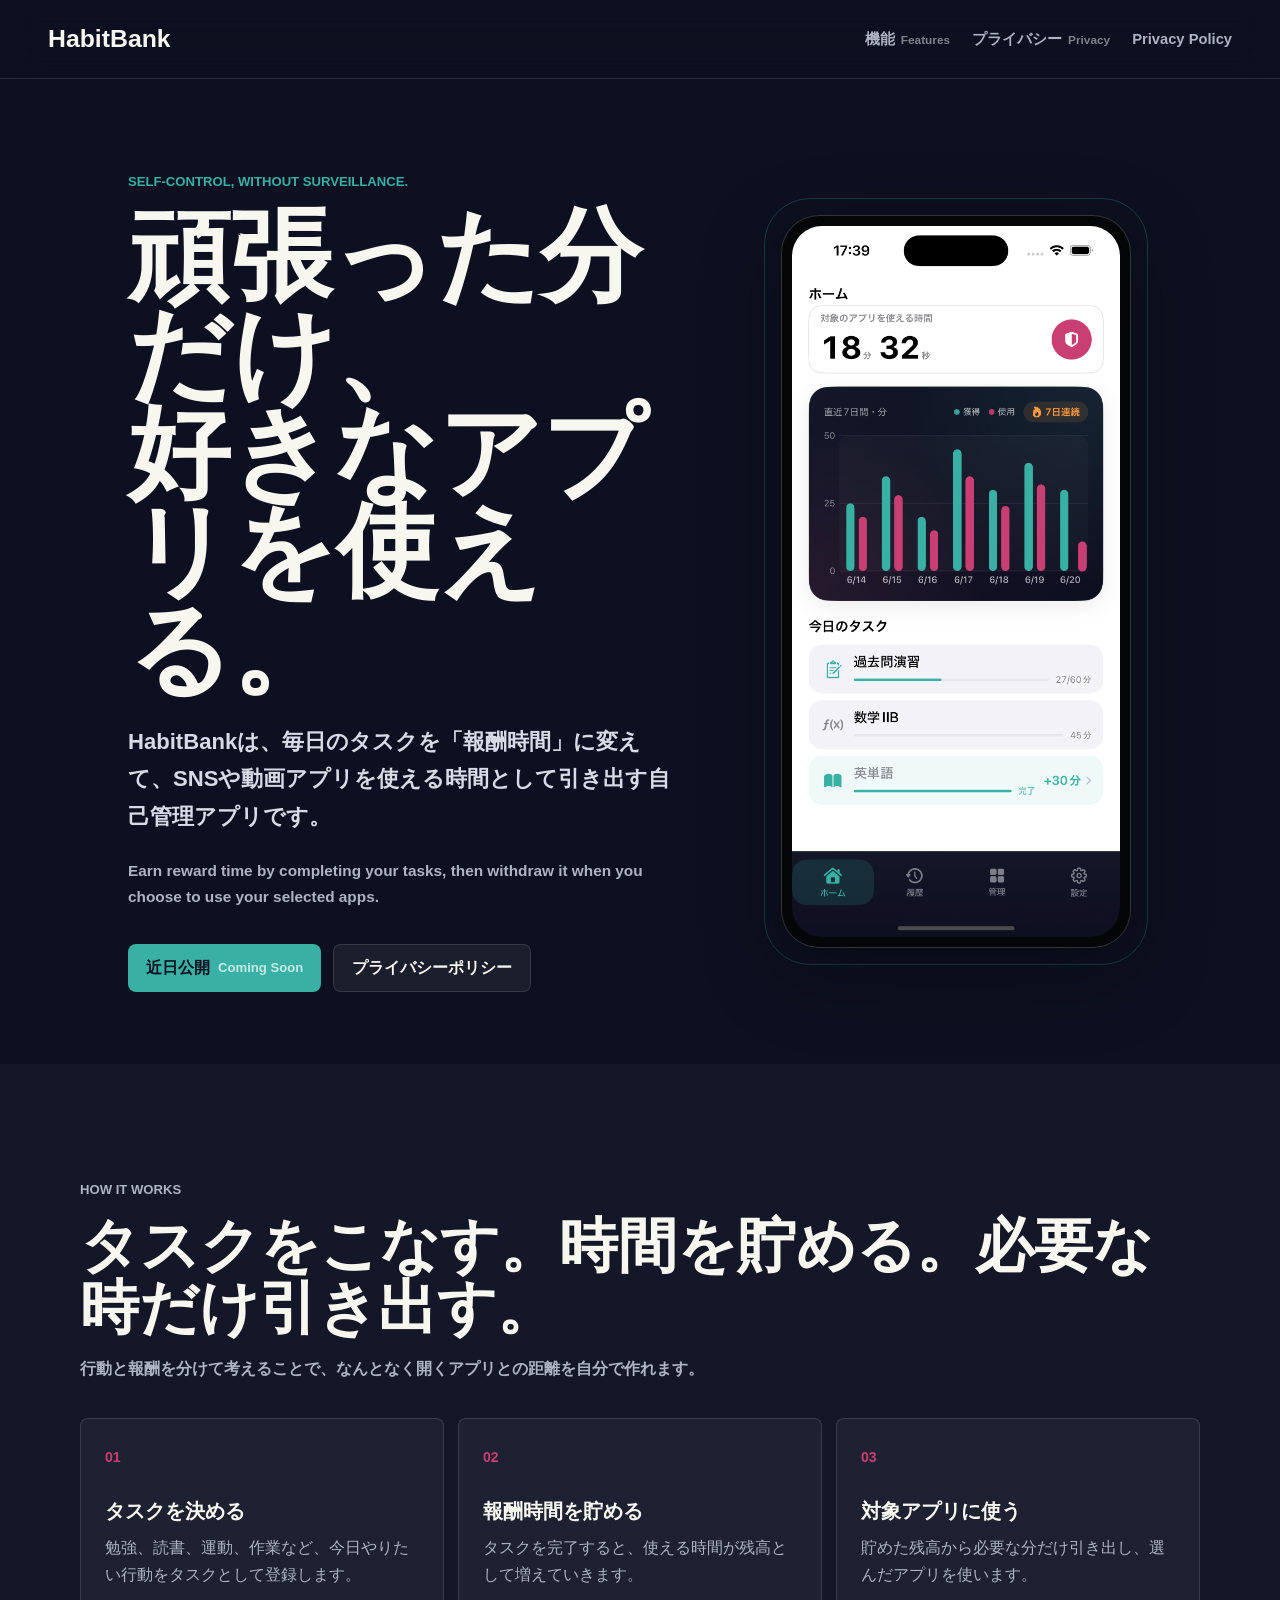
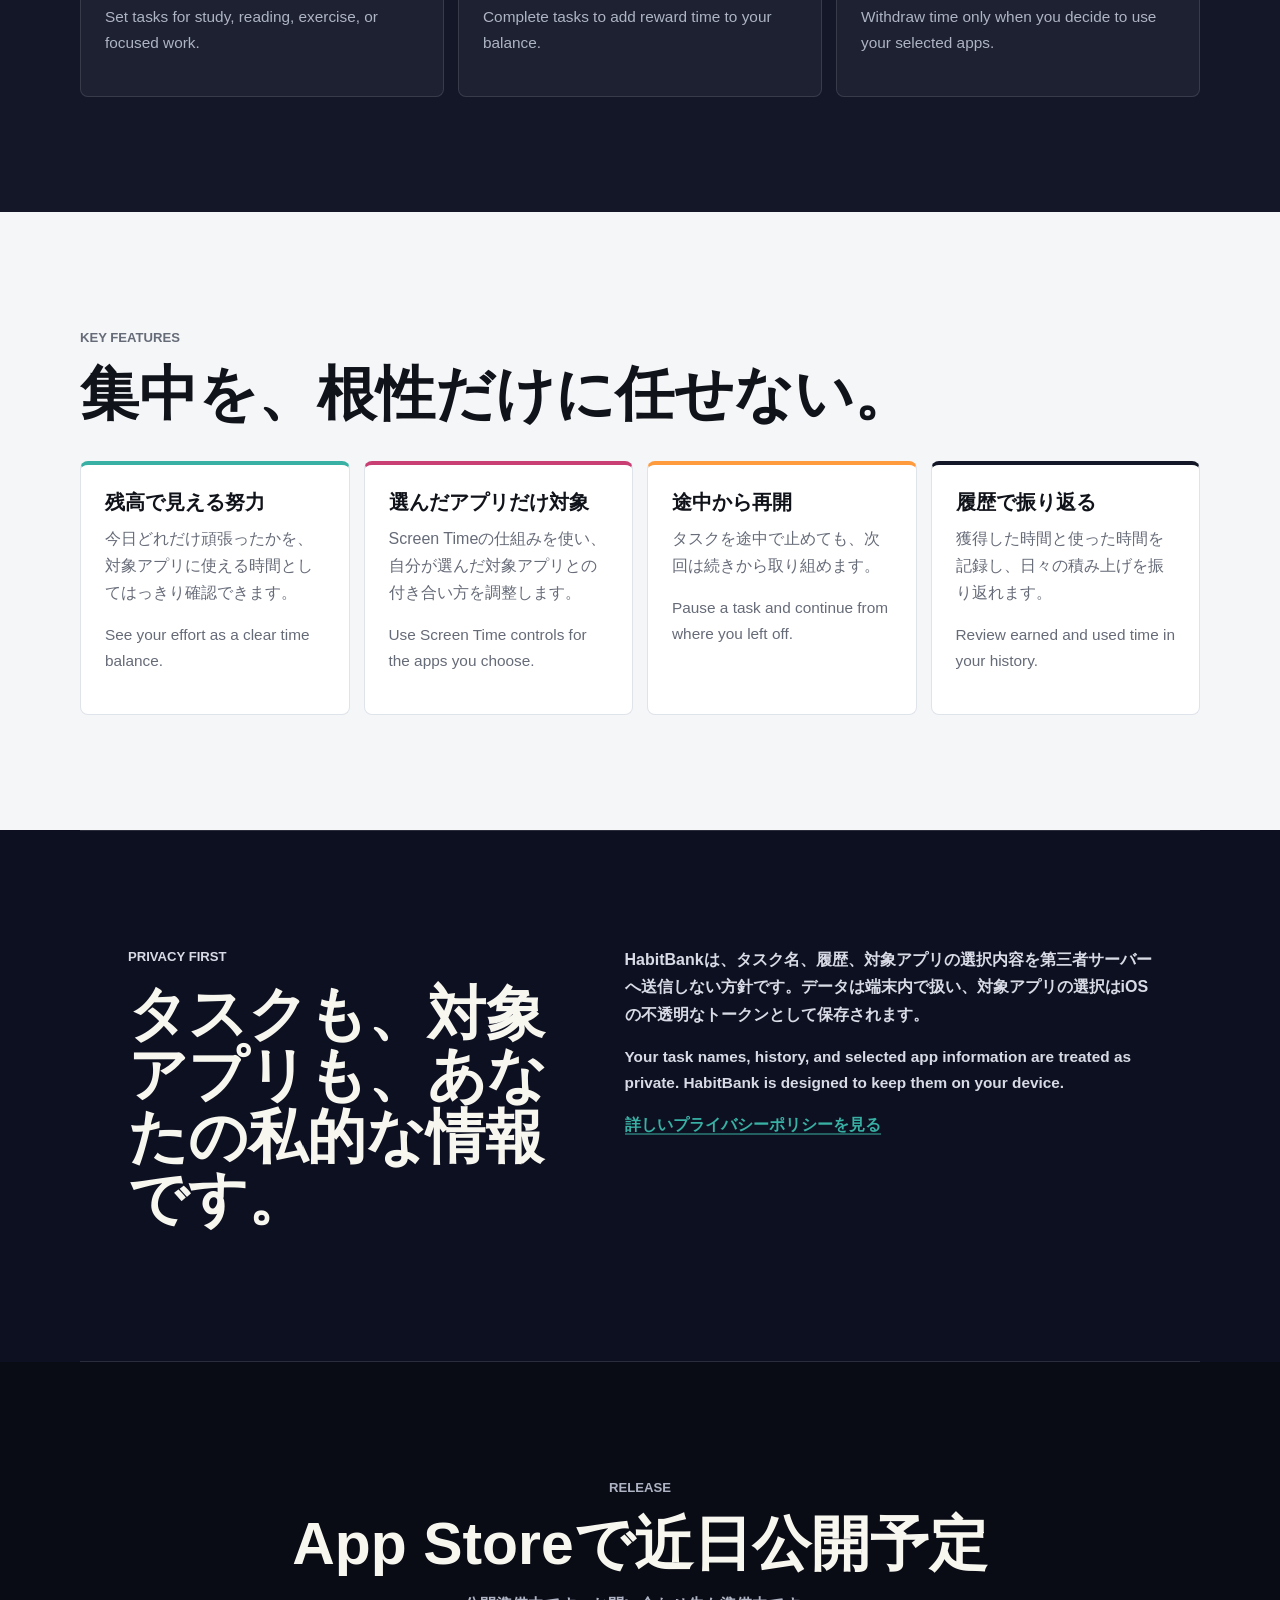
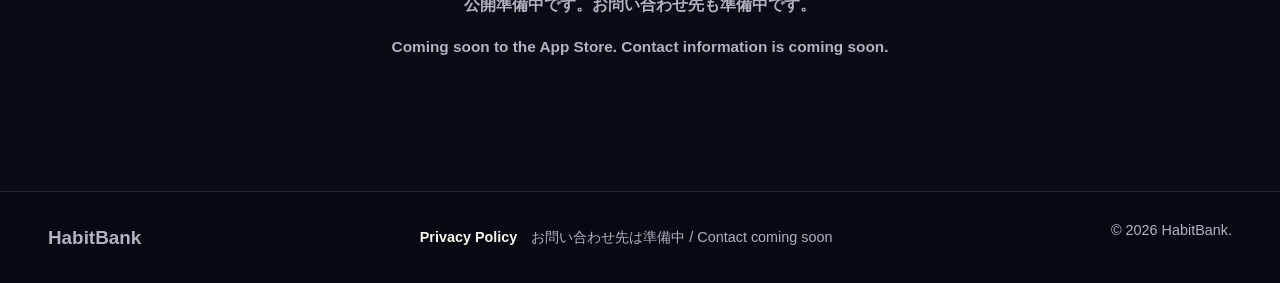
==== index.html @ 035b67bd "Add HabitBank landing page" ====
<!doctype html>
<html lang="ja">
<head>
  <meta charset="utf-8">
  <meta name="viewport" content="width=device-width, initial-scale=1">
  <title>HabitBank - 頑張った分だけ、好きなアプリを使える</title>
  <meta name="description" content="HabitBankは、毎日のタスクで報酬時間を貯め、対象アプリを使える時間として引き出す自己管理アプリです。">
  <meta name="theme-color" content="#0d1020">
  <meta property="og:title" content="HabitBank">
  <meta property="og:description" content="頑張った分だけ、好きなアプリを使える。">
  <meta property="og:type" content="website">
  <meta property="og:url" content="https://ksk-jp.github.io/habit-bank-landing-page/">
  <meta property="og:image" content="https://ksk-jp.github.io/habit-bank-landing-page/assets/icons/habitbank-icon.png">
  <meta name="twitter:card" content="summary">
  <link rel="canonical" href="https://ksk-jp.github.io/habit-bank-landing-page/">
  <link rel="icon" href="assets/icons/habitbank-icon.png">
  <link rel="stylesheet" href="styles.css">
</head>
<body>
  <header class="site-header" aria-label="サイトヘッダー">
    <a class="brand" href="index.html" aria-label="HabitBank ホーム">
      <span class="wordmark">HabitBank</span>
    </a>
    <nav class="site-nav" aria-label="メインナビゲーション">
      <a href="#features">機能 <span>Features</span></a>
      <a href="#privacy">プライバシー <span>Privacy</span></a>
      <a href="privacy.html">Privacy Policy</a>
    </nav>
  </header>

  <main>
    <section class="hero">
      <div class="hero-copy">
        <p class="eyebrow">Self-control, without surveillance.</p>
        <h1>頑張った分だけ、<br>好きなアプリを使える。</h1>
        <p class="hero-lead">
          HabitBankは、毎日のタスクを「報酬時間」に変えて、SNSや動画アプリを使える時間として引き出す自己管理アプリです。
        </p>
        <p class="hero-lead en">
          Earn reward time by completing your tasks, then withdraw it when you choose to use your selected apps.
        </p>
        <div class="hero-actions">
          <span class="button button-primary">近日公開 <span>Coming Soon</span></span>
          <a class="button button-secondary" href="privacy.html">プライバシーポリシー</a>
        </div>
      </div>
      <div class="hero-visual" aria-label="HabitBankのホーム画面">
        <div class="phone-frame">
          <img src="assets/screenshots/home-pro.png" alt="HabitBankのホーム画面。対象アプリを使える時間と今日のタスクが表示されています。">
        </div>
      </div>
    </section>

    <section class="section how" id="how">
      <div class="section-heading">
        <p class="eyebrow">How it works</p>
        <h2>タスクをこなす。時間を貯める。必要な時だけ引き出す。</h2>
        <p>行動と報酬を分けて考えることで、なんとなく開くアプリとの距離を自分で作れます。</p>
      </div>
      <div class="steps">
        <article>
          <span class="step-number">01</span>
          <h3>タスクを決める</h3>
          <p>勉強、読書、運動、作業など、今日やりたい行動をタスクとして登録します。</p>
          <p class="en">Set tasks for study, reading, exercise, or focused work.</p>
        </article>
        <article>
          <span class="step-number">02</span>
          <h3>報酬時間を貯める</h3>
          <p>タスクを完了すると、使える時間が残高として増えていきます。</p>
          <p class="en">Complete tasks to add reward time to your balance.</p>
        </article>
        <article>
          <span class="step-number">03</span>
          <h3>対象アプリに使う</h3>
          <p>貯めた残高から必要な分だけ引き出し、選んだアプリを使います。</p>
          <p class="en">Withdraw time only when you decide to use your selected apps.</p>
        </article>
      </div>
    </section>

    <section class="section feature-band" id="features">
      <div class="section-heading">
        <p class="eyebrow">Key Features</p>
        <h2>集中を、根性だけに任せない。</h2>
      </div>
      <div class="feature-grid">
        <article>
          <h3>残高で見える努力</h3>
          <p>今日どれだけ頑張ったかを、対象アプリに使える時間としてはっきり確認できます。</p>
          <p class="en">See your effort as a clear time balance.</p>
        </article>
        <article>
          <h3>選んだアプリだけ対象</h3>
          <p>Screen Timeの仕組みを使い、自分が選んだ対象アプリとの付き合い方を調整します。</p>
          <p class="en">Use Screen Time controls for the apps you choose.</p>
        </article>
        <article>
          <h3>途中から再開</h3>
          <p>タスクを途中で止めても、次回は続きから取り組めます。</p>
          <p class="en">Pause a task and continue from where you left off.</p>
        </article>
        <article>
          <h3>履歴で振り返る</h3>
          <p>獲得した時間と使った時間を記録し、日々の積み上げを振り返れます。</p>
          <p class="en">Review earned and used time in your history.</p>
        </article>
      </div>
    </section>

    <section class="section privacy-strip" id="privacy">
      <div>
        <p class="eyebrow">Privacy First</p>
        <h2>タスクも、対象アプリも、あなたの私的な情報です。</h2>
      </div>
      <div>
        <p>
          HabitBankは、タスク名、履歴、対象アプリの選択内容を第三者サーバーへ送信しない方針です。データは端末内で扱い、対象アプリの選択はiOSの不透明なトークンとして保存されます。
        </p>
        <p class="en">
          Your task names, history, and selected app information are treated as private. HabitBank is designed to keep them on your device.
        </p>
        <a class="text-link" href="privacy.html">詳しいプライバシーポリシーを見る</a>
      </div>
    </section>

    <section class="section coming-soon" id="coming-soon">
      <p class="eyebrow">Release</p>
      <h2>App Storeで近日公開予定</h2>
      <p>公開準備中です。お問い合わせ先も準備中です。</p>
      <p class="en">Coming soon to the App Store. Contact information is coming soon.</p>
    </section>
  </main>

  <footer class="site-footer">
    <a class="brand footer-brand" href="index.html" aria-label="HabitBank ホーム">
      <span class="wordmark">HabitBank</span>
    </a>
    <div class="footer-links">
      <a href="privacy.html">Privacy Policy</a>
      <span>お問い合わせ先は準備中 / Contact coming soon</span>
    </div>
    <p>&copy; 2026 HabitBank.</p>
  </footer>
</body>
</html>
---- styles.css ----
:root {
  --bg: #0d1020;
  --bg-2: #131728;
  --panel: #171b2b;
  --panel-2: #f7f8fb;
  --text: #f7f6ef;
  --muted: #aeb4c4;
  --ink: #11131a;
  --ink-muted: #666b78;
  --line: rgba(255, 255, 255, 0.12);
  --teal: #38b0a4;
  --pink: #c93f73;
  --orange: #ff9a3d;
  --white: #ffffff;
  --shadow: 0 24px 80px rgba(0, 0, 0, 0.35);
  --radius: 8px;
  --max: 1120px;
}

* {
  box-sizing: border-box;
}

html {
  scroll-behavior: smooth;
}

body {
  margin: 0;
  font-family: Avenir Next, Avenir, Inter, -apple-system, BlinkMacSystemFont, "Segoe UI", sans-serif;
  color: var(--text);
  background: var(--bg);
  line-height: 1.7;
}

img {
  display: block;
  max-width: 100%;
}

a {
  color: inherit;
  text-decoration: none;
}

.site-header {
  position: sticky;
  top: 0;
  z-index: 10;
  display: flex;
  align-items: center;
  justify-content: space-between;
  gap: 24px;
  padding: 18px clamp(20px, 4vw, 48px);
  background: rgba(13, 16, 32, 0.88);
  border-bottom: 1px solid var(--line);
  backdrop-filter: blur(18px);
}

.site-header.compact {
  position: relative;
}

.brand {
  display: inline-flex;
  align-items: center;
  min-width: 0;
}

.wordmark {
  display: inline-block;
  font-size: 1.55rem;
  font-weight: 800;
  letter-spacing: 0;
  white-space: nowrap;
}

.site-nav {
  display: flex;
  align-items: center;
  gap: clamp(10px, 2vw, 22px);
  color: var(--muted);
  font-size: 0.92rem;
  font-weight: 700;
}

.site-nav a {
  display: inline-flex;
  align-items: baseline;
  gap: 6px;
}

.site-nav span {
  color: rgba(255, 255, 255, 0.48);
  font-size: 0.74rem;
}

.hero {
  min-height: calc(100svh - 82px);
  display: grid;
  grid-template-columns: minmax(0, 1.02fr) minmax(300px, 0.72fr);
  align-items: center;
  gap: clamp(32px, 6vw, 76px);
  max-width: var(--max);
  margin: 0 auto;
  padding: clamp(52px, 8vw, 92px) clamp(20px, 4vw, 48px) clamp(42px, 6vw, 72px);
}

.hero-copy {
  max-width: 700px;
}

.eyebrow {
  margin: 0 0 14px;
  color: var(--teal);
  font-size: 0.82rem;
  font-weight: 800;
  letter-spacing: 0;
  text-transform: uppercase;
}

h1,
h2,
h3,
p {
  margin-top: 0;
}

h1 {
  margin-bottom: 24px;
  font-size: clamp(3.05rem, 8vw, 6.5rem);
  line-height: 0.96;
  letter-spacing: 0;
}

h2 {
  margin-bottom: 16px;
  font-size: clamp(2rem, 4.6vw, 4.3rem);
  line-height: 1.05;
  letter-spacing: 0;
}

h3 {
  margin-bottom: 10px;
  font-size: 1.28rem;
  line-height: 1.25;
}

.hero-lead {
  max-width: 660px;
  color: #d8dbe5;
  font-size: clamp(1.08rem, 2vw, 1.38rem);
  font-weight: 700;
}

.en {
  color: var(--muted);
  font-size: 0.96em;
}

.hero-actions {
  display: flex;
  flex-wrap: wrap;
  gap: 12px;
  margin-top: 34px;
}

.button {
  display: inline-flex;
  align-items: center;
  justify-content: center;
  min-height: 48px;
  padding: 12px 18px;
  border-radius: var(--radius);
  font-weight: 800;
  line-height: 1.2;
}

.button span {
  margin-left: 8px;
  color: rgba(255, 255, 255, 0.72);
  font-size: 0.82rem;
}

.button-primary {
  color: var(--bg);
  background: var(--teal);
}

.button-secondary {
  border: 1px solid var(--line);
  background: rgba(255, 255, 255, 0.06);
}

.hero-visual {
  justify-self: center;
  width: min(100%, 350px);
}

.phone-frame {
  position: relative;
  padding: 10px;
  background: #050608;
  border: 1px solid rgba(255, 255, 255, 0.18);
  border-radius: 38px;
  box-shadow: var(--shadow);
}

.phone-frame::before {
  content: "";
  position: absolute;
  inset: -18px;
  z-index: -1;
  border: 1px solid rgba(56, 176, 164, 0.28);
  border-radius: 46px;
}

.phone-frame img {
  width: 100%;
  border-radius: 30px;
}

.section {
  padding: clamp(70px, 9vw, 120px) clamp(20px, 4vw, 48px);
}

.section-heading {
  max-width: var(--max);
  margin: 0 auto 36px;
}

.section-heading p {
  max-width: 720px;
  color: var(--muted);
  font-weight: 700;
}

.how {
  background: var(--bg-2);
}

.steps,
.feature-grid {
  display: grid;
  grid-template-columns: repeat(3, minmax(0, 1fr));
  gap: 14px;
  max-width: var(--max);
  margin: 0 auto;
}

.steps article,
.feature-grid article {
  min-height: 240px;
  padding: 24px;
  border: 1px solid var(--line);
  border-radius: var(--radius);
  background: rgba(255, 255, 255, 0.045);
}

.step-number {
  display: inline-block;
  margin-bottom: 28px;
  color: var(--pink);
  font-size: 0.88rem;
  font-weight: 900;
}

.steps p,
.feature-grid p {
  color: var(--muted);
}

.feature-band {
  background: #f4f6f8;
  color: var(--ink);
}

.feature-band .eyebrow {
  color: var(--pink);
}

.feature-band .section-heading p,
.feature-band .feature-grid p,
.feature-band .en {
  color: var(--ink-muted);
}

.feature-grid {
  grid-template-columns: repeat(4, minmax(0, 1fr));
}

.feature-grid article {
  background: var(--white);
  border-color: #dfe3ea;
}

.feature-grid article:nth-child(1) {
  border-top: 4px solid var(--teal);
}

.feature-grid article:nth-child(2) {
  border-top: 4px solid var(--pink);
}

.feature-grid article:nth-child(3) {
  border-top: 4px solid var(--orange);
}

.feature-grid article:nth-child(4) {
  border-top: 4px solid var(--bg-2);
}

.privacy-strip {
  display: grid;
  grid-template-columns: minmax(0, 0.82fr) minmax(0, 1fr);
  gap: clamp(28px, 5vw, 72px);
  max-width: var(--max);
  margin: 0 auto;
  border-top: 1px solid var(--line);
  border-bottom: 1px solid var(--line);
}

.privacy-strip p {
  color: #d8dbe5;
  font-weight: 700;
}

.text-link {
  color: var(--teal);
  font-weight: 900;
  border-bottom: 2px solid rgba(56, 176, 164, 0.5);
}

.coming-soon {
  text-align: center;
  background: #0a0c15;
}

.coming-soon p {
  color: var(--muted);
  font-weight: 700;
}

.site-footer {
  display: grid;
  grid-template-columns: auto 1fr auto;
  align-items: center;
  gap: 20px;
  padding: 26px clamp(20px, 4vw, 48px);
  color: var(--muted);
  border-top: 1px solid var(--line);
  background: #070912;
  font-size: 0.9rem;
}

.footer-links {
  display: flex;
  flex-wrap: wrap;
  justify-content: center;
  gap: 14px;
}

.footer-links a {
  color: var(--text);
  font-weight: 800;
}

.footer-brand .wordmark {
  font-size: 1.18rem;
}

.policy-page {
  background: #f6f7fa;
  color: var(--ink);
}

.policy-hero {
  max-width: var(--max);
  margin: 0 auto;
  padding: clamp(56px, 8vw, 92px) clamp(20px, 4vw, 48px) 36px;
}

.policy-hero h1 {
  margin-bottom: 24px;
  color: var(--ink);
  font-size: clamp(2.55rem, 6vw, 5rem);
}

.policy-meta {
  display: grid;
  grid-template-columns: repeat(3, minmax(0, 1fr));
  gap: 12px;
  margin: 0;
}

.policy-meta div {
  padding: 18px;
  border: 1px solid #dfe3ea;
  border-radius: var(--radius);
  background: var(--white);
}

.policy-meta dt {
  color: var(--ink-muted);
  font-size: 0.78rem;
  font-weight: 800;
}

.policy-meta dd {
  margin: 6px 0 0;
  font-weight: 800;
}

.policy-content {
  max-width: 860px;
  margin: 0 auto;
  padding: 20px clamp(20px, 4vw, 48px) clamp(76px, 9vw, 120px);
}

.policy-content section {
  padding: 28px 0;
  border-top: 1px solid #dfe3ea;
}

.policy-content h2 {
  color: var(--ink);
  font-size: clamp(1.45rem, 3vw, 2.2rem);
}

.policy-content h2 span {
  display: block;
  margin-top: 4px;
  color: var(--pink);
  font-size: 0.52em;
}

.policy-content p,
.policy-content li {
  color: #333844;
  font-weight: 600;
}

.policy-content a {
  color: #137a72;
  font-weight: 900;
  text-decoration: underline;
  text-decoration-thickness: 2px;
}

@media (max-width: 900px) {
  .site-header {
    align-items: flex-start;
    flex-direction: column;
  }

  .hero {
    min-height: 0;
    grid-template-columns: 1fr;
  }

  .hero-visual {
    width: min(78vw, 330px);
  }

  .steps,
  .feature-grid,
  .privacy-strip,
  .policy-meta {
    grid-template-columns: 1fr;
  }

  .site-footer {
    grid-template-columns: 1fr;
    justify-items: start;
  }

  .footer-links {
    justify-content: flex-start;
  }
}

@media (max-width: 560px) {
  .site-nav {
    width: 100%;
    justify-content: space-between;
    gap: 8px;
    font-size: 0.82rem;
  }

  .site-nav span {
    display: none;
  }

  h1 {
    font-size: clamp(2.65rem, 14vw, 4rem);
  }

  .hero-actions {
    flex-direction: column;
  }

  .button {
    width: 100%;
  }

  .steps article,
  .feature-grid article {
    min-height: 0;
  }
}
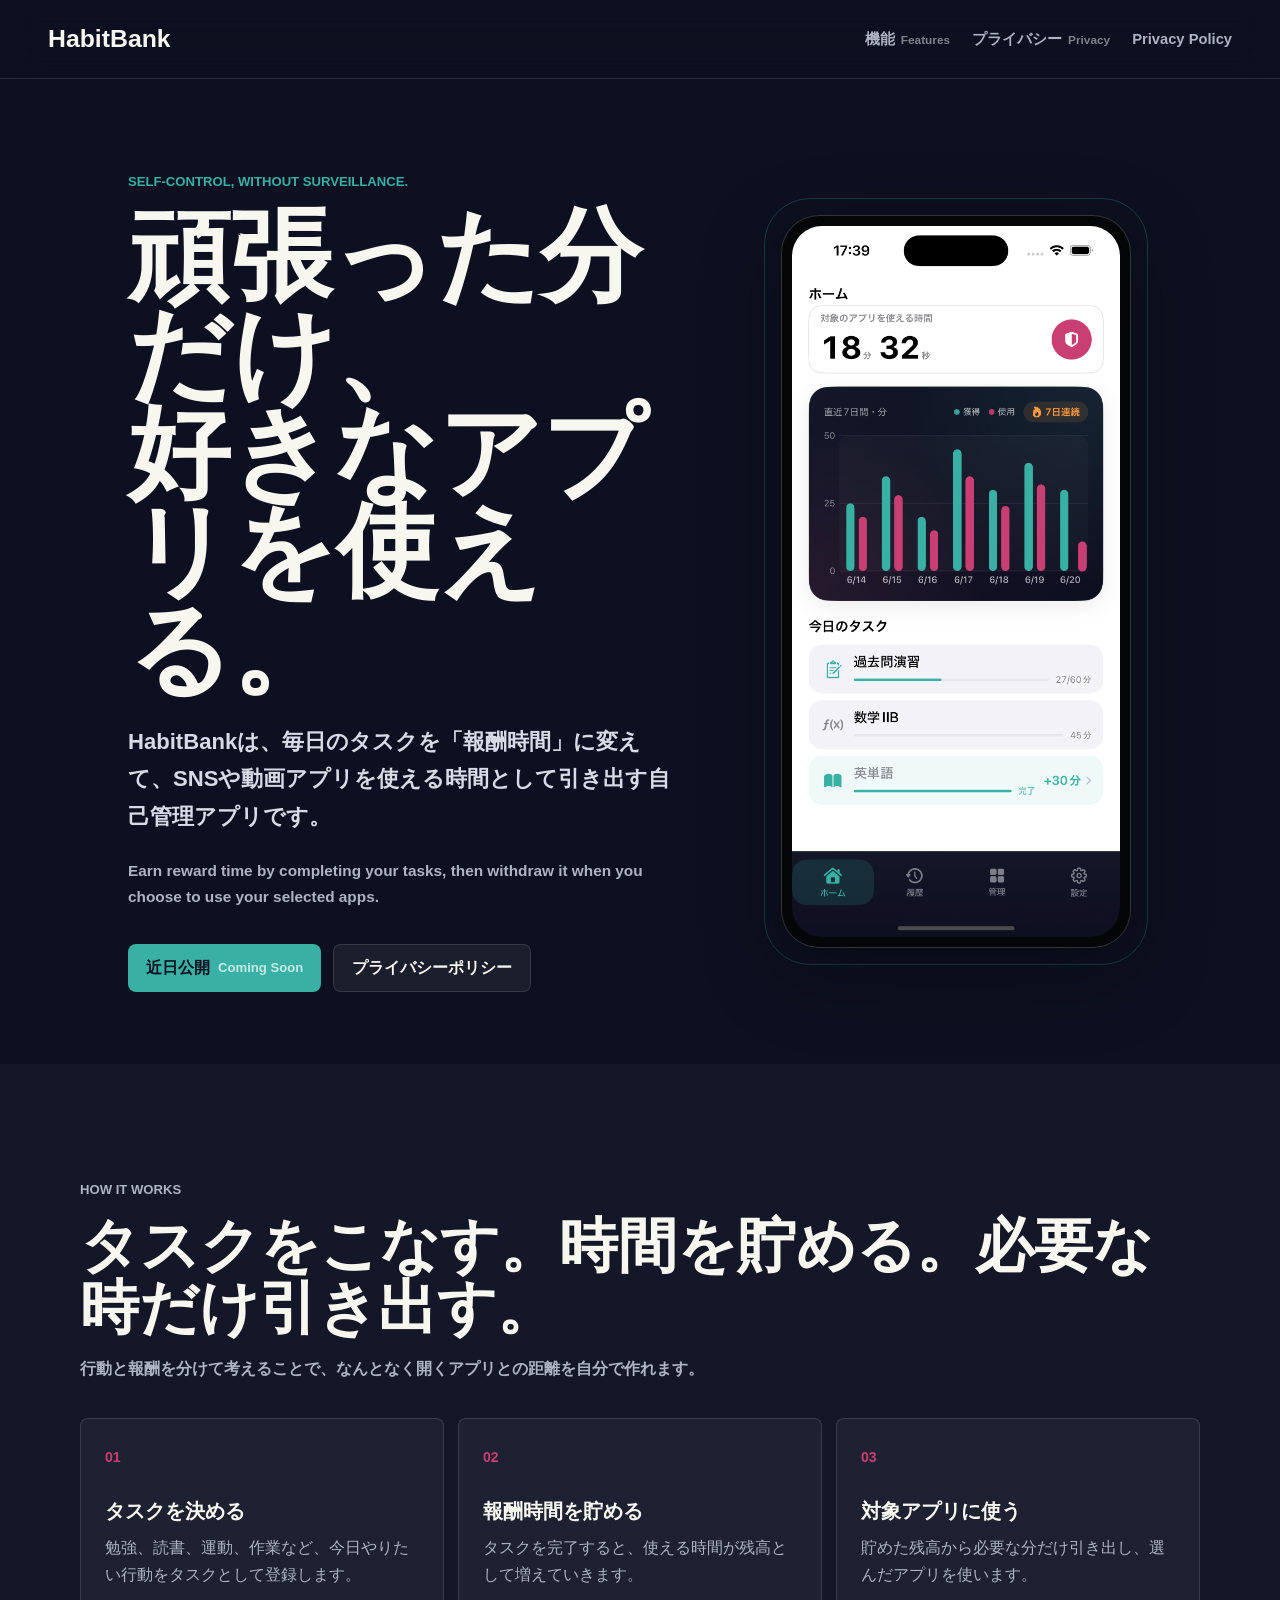
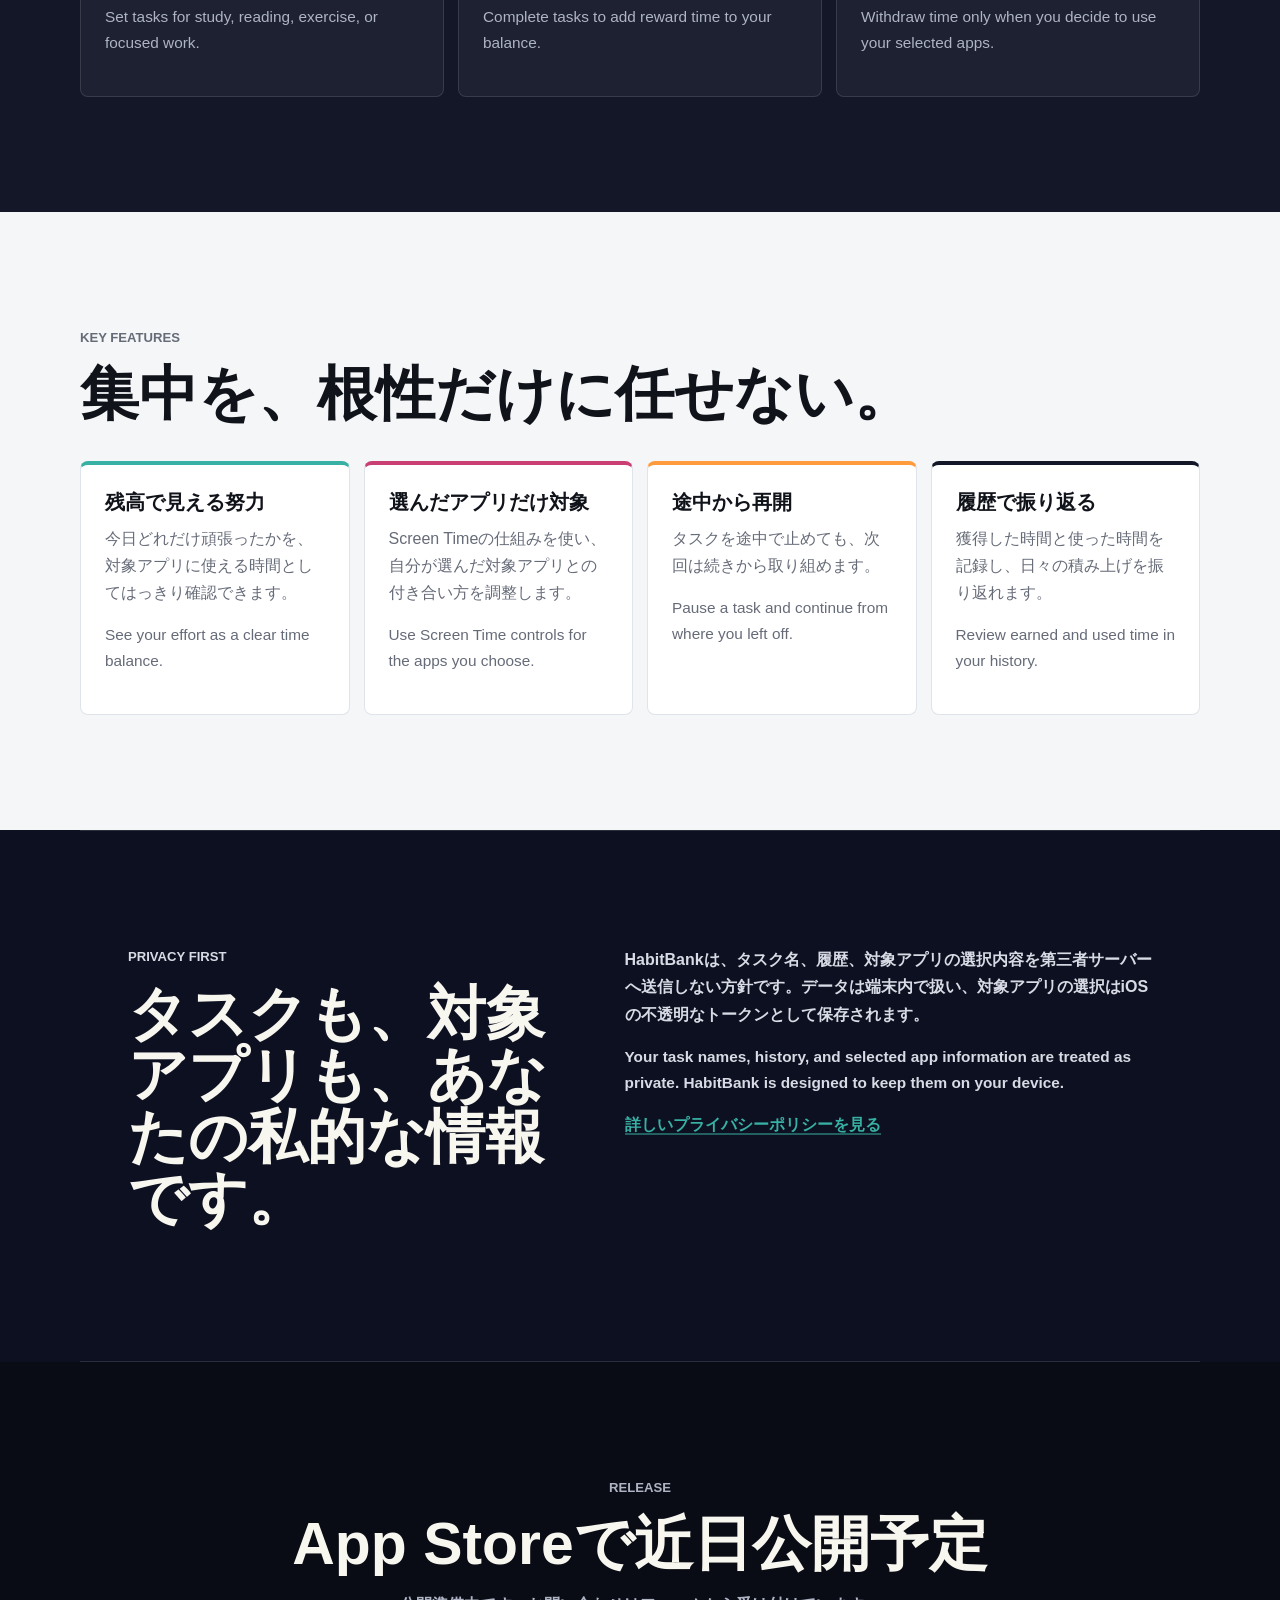
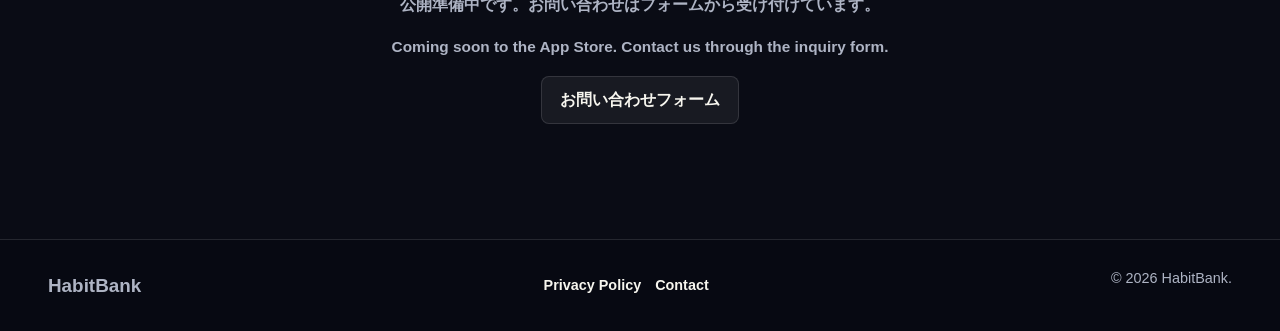
==== commit 156ed077: "Add contact form links" ====
--- a/index.html
+++ b/index.html
@@ -127,8 +127,9 @@
     <section class="section coming-soon" id="coming-soon">
       <p class="eyebrow">Release</p>
       <h2>App Storeで近日公開予定</h2>
-      <p>公開準備中です。お問い合わせ先も準備中です。</p>
-      <p class="en">Coming soon to the App Store. Contact information is coming soon.</p>
+      <p>公開準備中です。お問い合わせはフォームから受け付けています。</p>
+      <p class="en">Coming soon to the App Store. Contact us through the inquiry form.</p>
+      <a class="button button-secondary" href="https://forms.gle/9A1oKVNfiRTRx8R76" target="_blank" rel="noopener noreferrer">お問い合わせフォーム</a>
     </section>
   </main>
 
@@ -138,7 +139,7 @@
     </a>
     <div class="footer-links">
       <a href="privacy.html">Privacy Policy</a>
-      <span>お問い合わせ先は準備中 / Contact coming soon</span>
+      <a href="https://forms.gle/9A1oKVNfiRTRx8R76" target="_blank" rel="noopener noreferrer">Contact</a>
     </div>
     <p>&copy; 2026 HabitBank.</p>
   </footer>
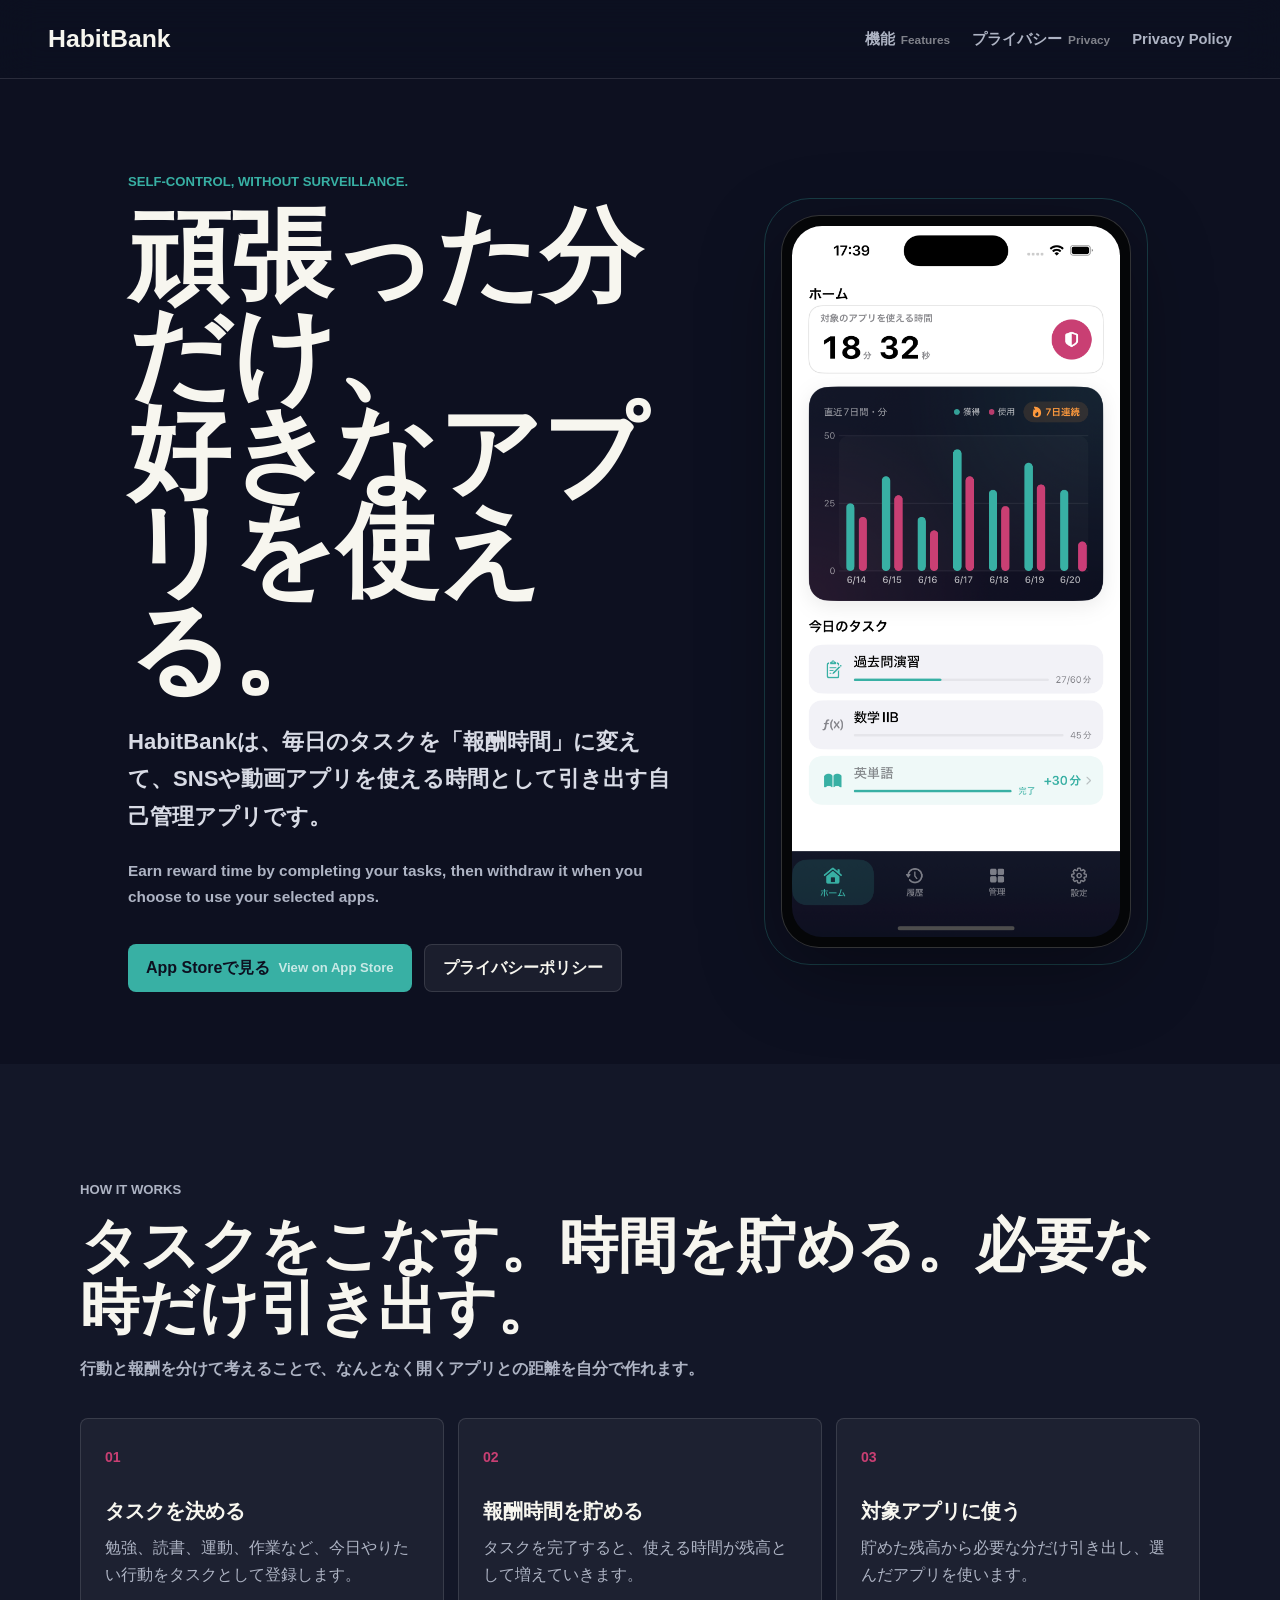
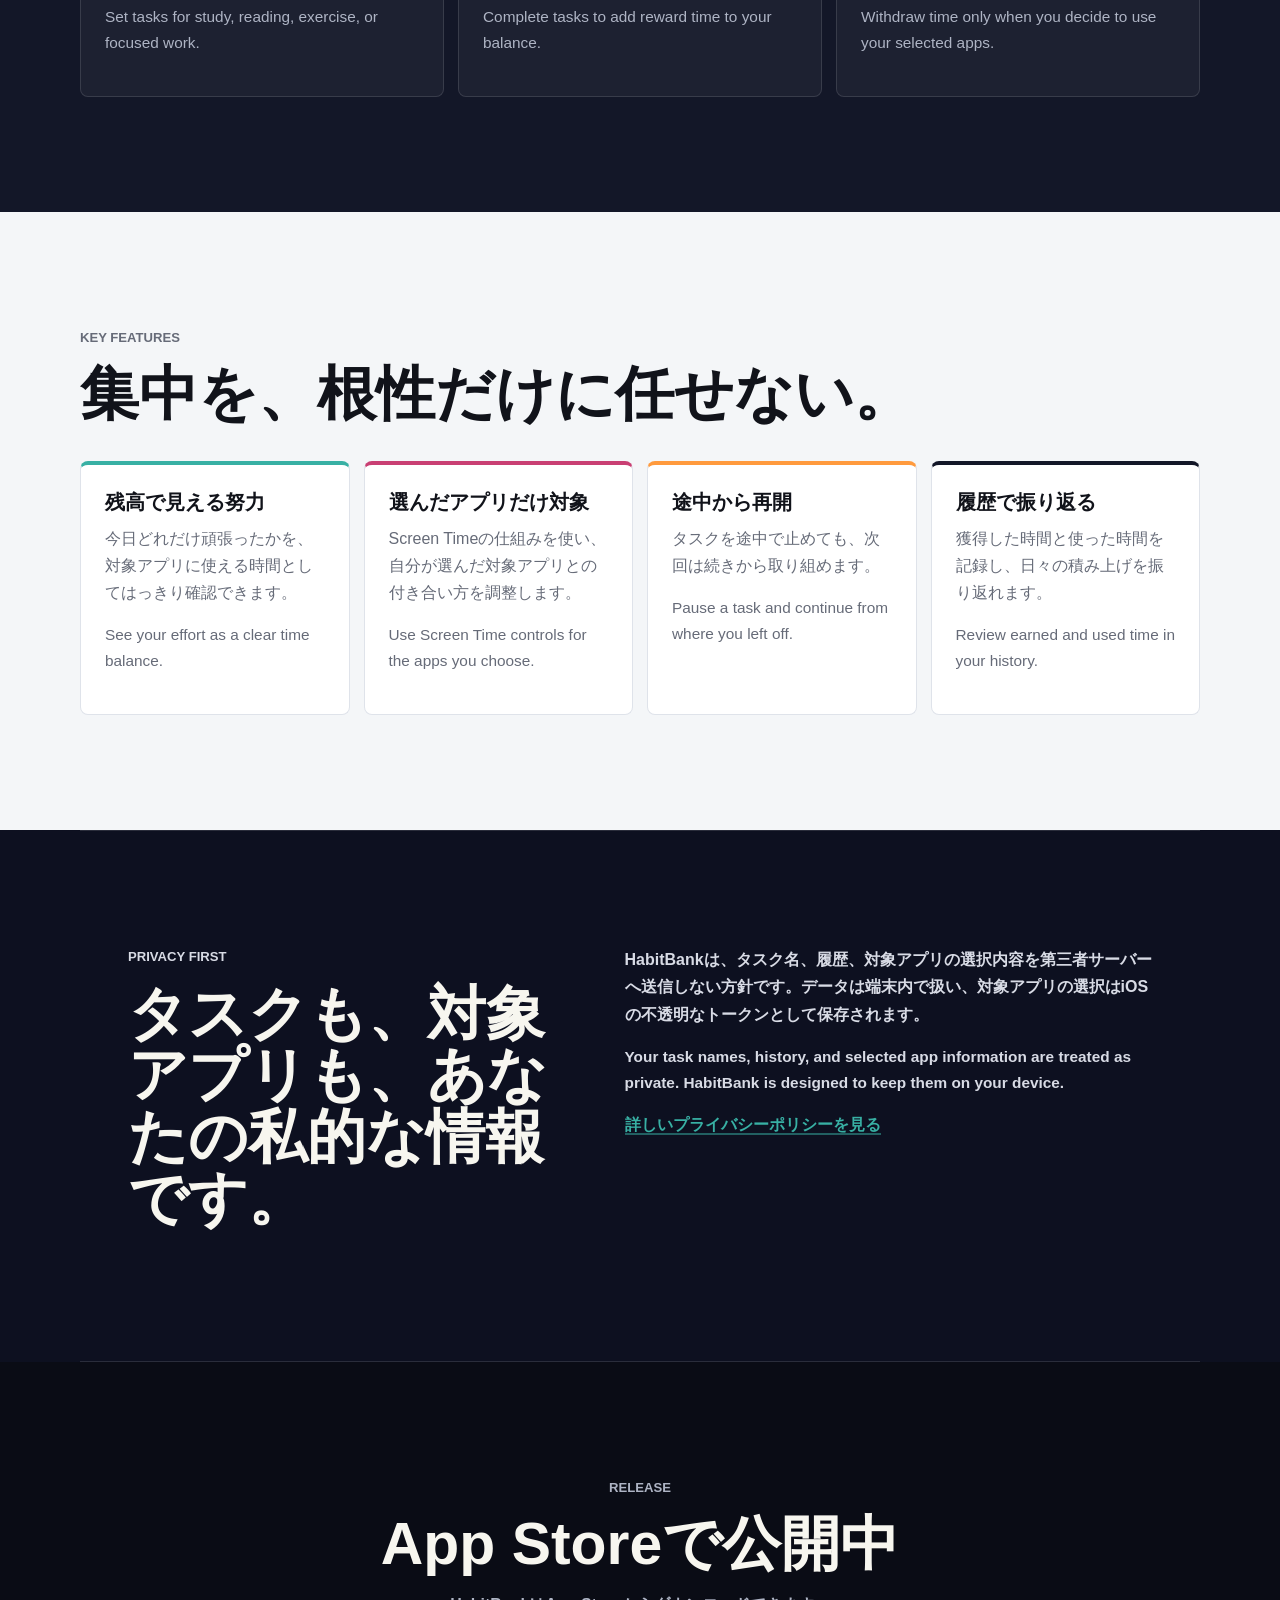
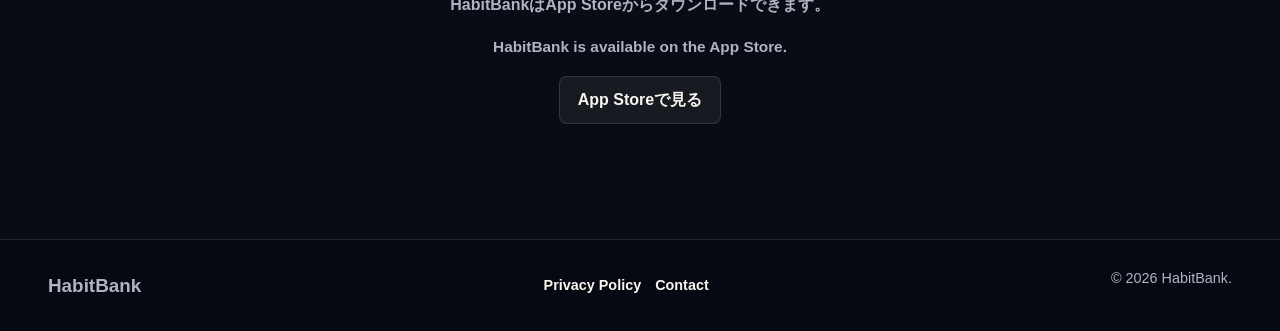
==== commit d9766db6: "Update App Store link" ====
--- a/index.html
+++ b/index.html
@@ -40,7 +40,7 @@
           Earn reward time by completing your tasks, then withdraw it when you choose to use your selected apps.
         </p>
         <div class="hero-actions">
-          <span class="button button-primary">近日公開 <span>Coming Soon</span></span>
+          <a class="button button-primary" href="https://apps.apple.com/app/id6779979700" target="_blank" rel="noopener noreferrer">App Storeで見る <span>View on App Store</span></a>
           <a class="button button-secondary" href="privacy.html">プライバシーポリシー</a>
         </div>
       </div>
@@ -126,10 +126,10 @@
 
     <section class="section coming-soon" id="coming-soon">
       <p class="eyebrow">Release</p>
-      <h2>App Storeで近日公開予定</h2>
-      <p>公開準備中です。お問い合わせはフォームから受け付けています。</p>
-      <p class="en">Coming soon to the App Store. Contact us through the inquiry form.</p>
-      <a class="button button-secondary" href="https://forms.gle/9A1oKVNfiRTRx8R76" target="_blank" rel="noopener noreferrer">お問い合わせフォーム</a>
+      <h2>App Storeで公開中</h2>
+      <p>HabitBankはApp Storeからダウンロードできます。</p>
+      <p class="en">HabitBank is available on the App Store.</p>
+      <a class="button button-secondary" href="https://apps.apple.com/app/id6779979700" target="_blank" rel="noopener noreferrer">App Storeで見る</a>
     </section>
   </main>
 
